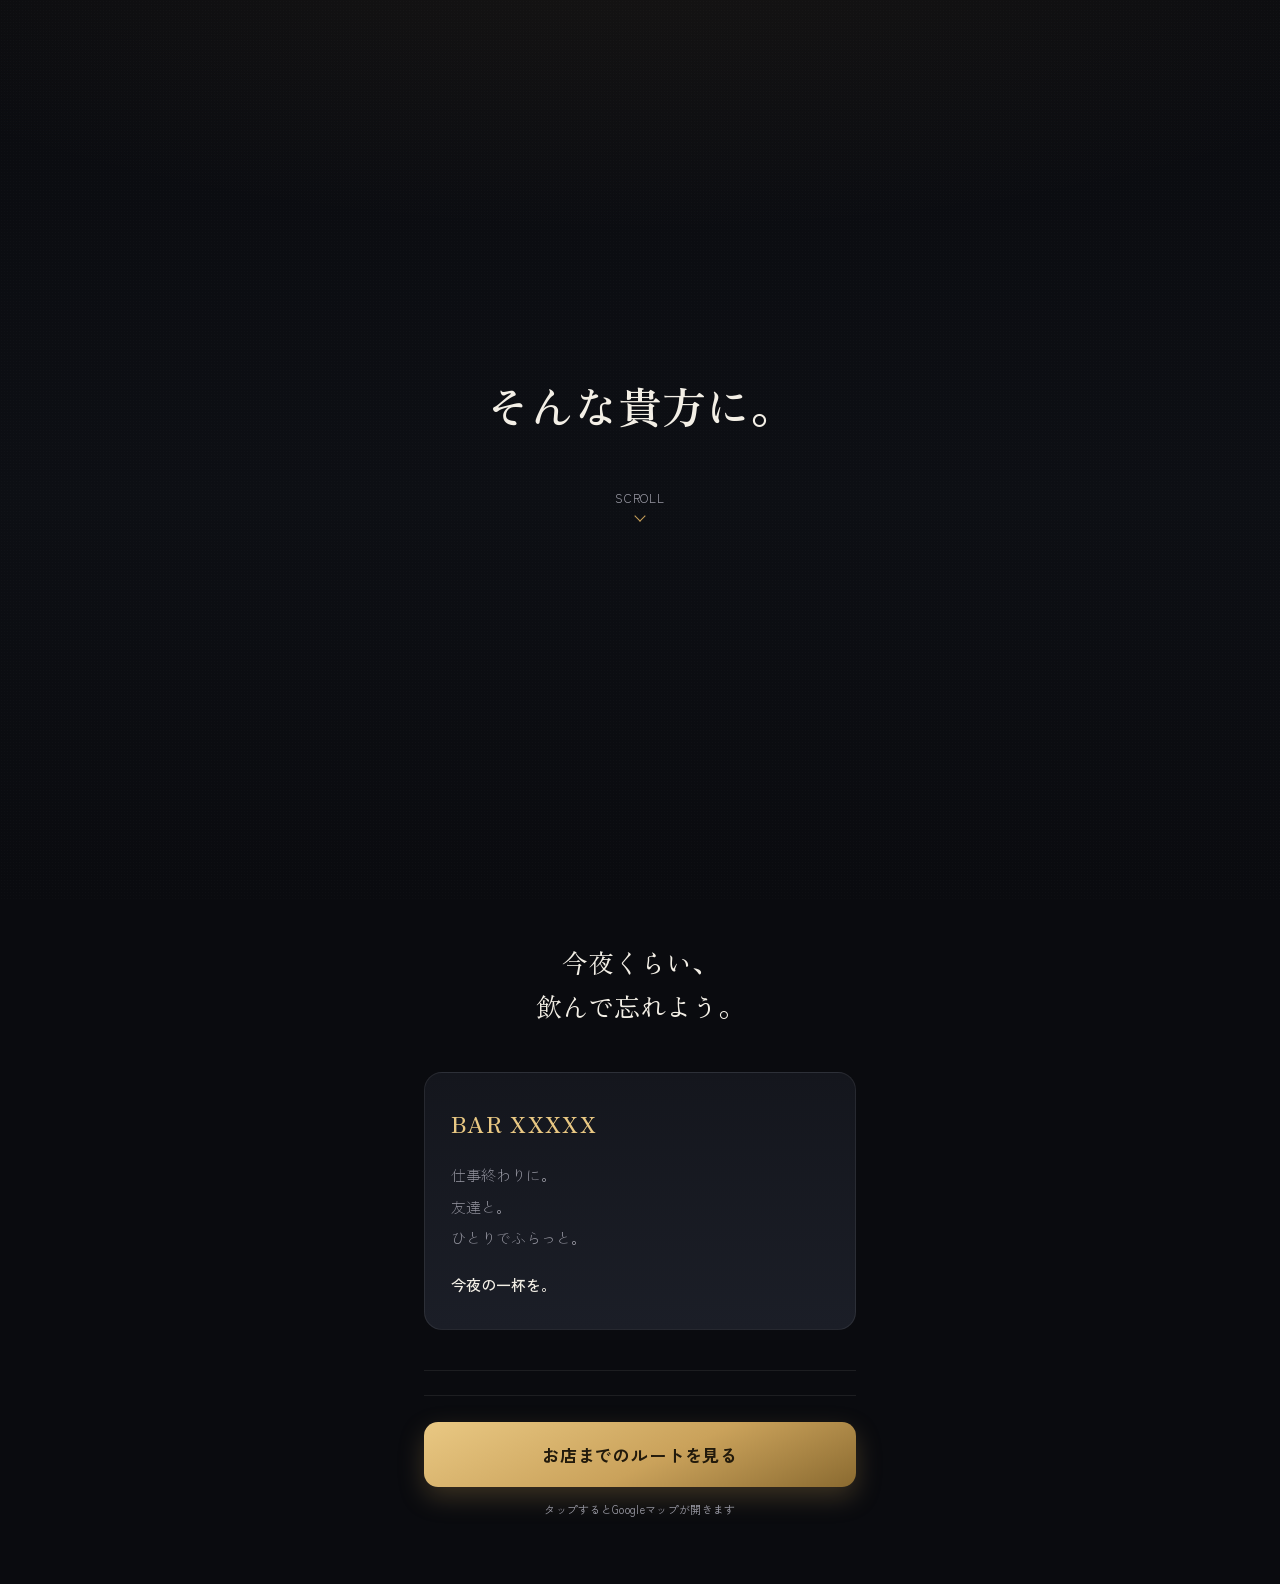
==== answer.html @ 1b00b1c0 "Add files via upload" ====
<!DOCTYPE html>
<html lang="ja">
<head>
<meta charset="UTF-8">
<meta name="viewport" content="width=device-width, initial-scale=1, viewport-fit=cover, maximum-scale=1, user-scalable=no">
<meta name="theme-color" content="#0a0b0f">
<title>今夜の一杯を。</title>
<meta name="description" content="今夜くらい、飲んで忘れよう。">
<link rel="stylesheet" href="style.css">
</head>
<body>

  <div class="night-backdrop" aria-hidden="true"></div>

  <section class="answer-hero">
    <p class="transition-line-static">そんな貴方に。</p>
    <div class="scroll-hint" aria-hidden="true">
      <span>SCROLL</span>
      <span class="chevron"></span>
    </div>
  </section>

  <section class="answer-body">
    <p class="section-copy">今夜くらい、<br>飲んで忘れよう。</p>

    <!-- ============================================================
         店舗紹介エリア
         ------------------------------------------------------------
         店舗名・コピー・住所などはこの中身を書き換えるだけでOK。
         クラス名やid（route-button等）は変更しないでください。
    ============================================================= -->
    <div class="shop-card">
      <!-- ▼店舗名：ここを変更してください -->
      <p class="shop-name">BAR XXXXX</p>

      <p class="shop-lines">
        仕事終わりに。<br>
        友達と。<br>
        ひとりでふらっと。
      </p>

      <p class="shop-tagline">今夜の一杯を。</p>
    </div>

    <!-- 「現在地から徒歩○分」などを将来的に入れるための領域。
         中身は空でも表示上は問題ないよう最小限のスタイルにしてあります。
         例：<p>現在地から徒歩5分</p> のように差し替えてください。 -->
    <p class="walk-time" id="walkTime"><!-- 例: 現在地から徒歩5分 --></p>

    <!-- ============================================================
         GoogleマップへのCTA
         ------------------------------------------------------------
         href内のURLを、実際の店舗のGoogleマップURLに差し替えてください。
         「共有」→「リンクをコピー」で取得したURLをそのまま貼り付けてOKです。
    ============================================================= -->
    <!-- ▼hrefの中身を、実際の店舗のGoogleマップURLに変更してください -->
    <a
      id="routeButton"
      class="route-button"
      href="https://maps.app.goo.gl/XXXXXXXXXXXXXXXX"
      target="_blank"
      rel="noopener noreferrer"
    >お店までのルートを見る</a>

    <p class="route-caption">タップするとGoogleマップが開きます</p>
  </section>

  <script src="script.js"></script>
</body>
</html>
---- style.css ----
/* ============================================================
   BAR 立て看板サイト - style.css
   ------------------------------------------------------------
   デザイントークン（色・フォント）はこのファイル上部の
   :root 変数にまとまっています。
   店舗の雰囲気に合わせて調整する場合はここを編集してください。
   ============================================================ */

@import url('https://fonts.googleapis.com/css2?family=Zen+Old+Mincho:wght@400;600;900&family=Zen+Kaku+Gothic+New:wght@300;400;500;700&display=swap');

:root {
  /* ---- カラートークン ----
     夜の繁華街を思わせる、黒〜チャコールネイビーの背景に
     少しくすんだゴールドをアクセントとして使用。
     ネオンイエローほど派手にせず、高級感を優先。 */
  --color-bg-deep:    #0a0b0f;   /* もっとも暗い背景（ベース） */
  --color-bg-panel:   #14161d;   /* カード・店舗紹介エリアの背景 */
  --color-bg-panel-2: #1b1e27;   /* パネル内のさらに一段明るい面 */
  --color-line:       rgba(255,255,255,0.08);

  --color-text-main:  #f3efe6;   /* 純白ではなく温かみのあるオフホワイト */
  --color-text-sub:   #9a9aa5;   /* 補足文・キャプション用の落ち着いたグレー */

  --color-accent:     #caa25b;   /* くすみゴールド（メインアクセント） */
  --color-accent-lit: #e9c883;   /* ホバー・押下時の明るいゴールド */
  --color-accent-deep:#8a6a30;   /* 影・グラデーション用の暗いゴールド */

  --color-no:         #2a2d36;   /* NOボタンの控えめな色 */
  --color-no-text:    #c7c7d1;

  /* ---- タイポグラフィ ---- */
  --font-display: 'Zen Old Mincho', serif;        /* 見出し・キャッチコピー */
  --font-body:    'Zen Kaku Gothic New', sans-serif; /* 本文・UI */

  /* ---- レイアウト ---- */
  --safe-top:    env(safe-area-inset-top, 0px);
  --safe-bottom: env(safe-area-inset-bottom, 0px);
  --safe-left:   env(safe-area-inset-left, 0px);
  --safe-right:  env(safe-area-inset-right, 0px);
}

* {
  box-sizing: border-box;
}

html, body {
  margin: 0;
  padding: 0;
  height: 100%;
  background: var(--color-bg-deep);
  color: var(--color-text-main);
  font-family: var(--font-body);
  -webkit-font-smoothing: antialiased;
  overscroll-behavior-y: none;
}

body {
  /* iPhoneのアドレスバー等を考慮し、動的ビューポート単位を優先使用 */
  min-height: 100vh;
  min-height: 100svh;
  min-height: 100dvh;
  position: relative;
  overflow-x: hidden;
}

a {
  color: inherit;
  text-decoration: none;
}

button {
  font-family: inherit;
  border: none;
  cursor: pointer;
  -webkit-tap-highlight-color: transparent;
  touch-action: manipulation;
}

/* 背景に微かな縦のグラデーションを重ね、夜の奥行きを演出 */
.night-backdrop {
  position: fixed;
  inset: 0;
  z-index: 0;
  background:
    radial-gradient(ellipse 120% 60% at 50% -10%, rgba(202,162,91,0.07), transparent 60%),
    linear-gradient(180deg, var(--color-bg-deep) 0%, #0d0f14 55%, var(--color-bg-deep) 100%);
  pointer-events: none;
}

/* 粒子のようなうっすらしたノイズ／ネオン感を出す横線 */
.night-backdrop::after {
  content: "";
  position: absolute;
  inset: 0;
  background-image: radial-gradient(rgba(255,255,255,0.035) 1px, transparent 1px);
  background-size: 3px 3px;
  opacity: 0.5;
}

/* ============================================================
   1ページ目 index.html
   ============================================================ */

.hero-screen {
  position: relative;
  z-index: 1;
  min-height: 100vh;
  min-height: 100svh;
  min-height: 100dvh;
  display: flex;
  flex-direction: column;
  align-items: center;
  justify-content: center;
  padding: calc(32px + var(--safe-top)) max(24px, var(--safe-left)) calc(48px + var(--safe-bottom));
  text-align: center;
  /* NOボタンの逃走範囲を計算するための基準コンテナ */
}

.hero-eyebrow {
  font-size: 13px;
  letter-spacing: 0.14em;
  color: var(--color-accent);
  opacity: 0.85;
  margin-bottom: 18px;
  font-weight: 400;
}

.hero-copy {
  font-family: var(--font-display);
  font-weight: 600;
  font-size: clamp(30px, 9.5vw, 46px);
  line-height: 1.45;
  color: var(--color-text-main);
  margin: 0 0 12px;
  text-wrap: balance;
  animation: copy-rise 0.9s cubic-bezier(0.19, 1, 0.22, 1) both;
}

.hero-sub {
  font-size: 14px;
  color: var(--color-text-sub);
  margin: 0 0 56px;
  font-weight: 300;
  letter-spacing: 0.02em;
  animation: copy-rise 0.9s 0.1s cubic-bezier(0.19, 1, 0.22, 1) both;
}

@keyframes copy-rise {
  from { opacity: 0; transform: translateY(10px); }
  to   { opacity: 1; transform: translateY(0); }
}

/* ボタンを配置する舞台。NOボタンはこの範囲内で逃げ回る */
.button-stage {
  position: relative;
  width: 100%;
  max-width: 420px;
  height: min(46vh, 340px);
  min-height: 220px;
}

.btn {
  border-radius: 999px;
  font-family: var(--font-body);
  transition: transform 0.15s ease, box-shadow 0.15s ease, background 0.2s ease;
}

.btn:active {
  transform: scale(0.96);
}

/* --- YESボタン：主役。大きく、押したくなるデザイン --- */
.btn-yes {
  position: absolute;
  left: 50%;
  top: 38%;
  transform: translate(-50%, -50%);
  width: min(78vw, 300px);
  padding: 22px 0;
  font-size: 22px;
  font-weight: 700;
  letter-spacing: 0.08em;
  color: #221a0c;
  background: linear-gradient(155deg, var(--color-accent-lit), var(--color-accent) 55%, var(--color-accent-deep));
  box-shadow:
    0 10px 30px rgba(202,162,91,0.28),
    0 2px 0 rgba(255,255,255,0.25) inset;
  animation: yes-breathe 3.2s ease-in-out infinite;
}

.btn-yes:hover {
  box-shadow:
    0 14px 36px rgba(202,162,91,0.4),
    0 2px 0 rgba(255,255,255,0.3) inset;
}

.btn-yes:active {
  box-shadow:
    0 6px 18px rgba(202,162,91,0.3),
    0 1px 0 rgba(255,255,255,0.2) inset;
}

@keyframes yes-breathe {
  0%, 100% { box-shadow: 0 10px 30px rgba(202,162,91,0.28), 0 2px 0 rgba(255,255,255,0.25) inset; }
  50%      { box-shadow: 0 14px 40px rgba(202,162,91,0.42), 0 2px 0 rgba(255,255,255,0.3) inset; }
}

/* --- NOボタン：脇役。小さめ、逃げる --- */
.btn-no {
  position: absolute;
  left: 50%;
  top: 68%;
  transform: translate(-50%, -50%);
  width: 112px;
  padding: 12px 0;
  font-size: 14px;
  font-weight: 500;
  color: var(--color-no-text);
  background: var(--color-bg-panel-2);
  border: 1px solid var(--color-line);
  /* 逃走時のアニメーション：0.2〜0.35秒程度の軽い動き */
  transition: left 0.28s cubic-bezier(0.34, 1.56, 0.64, 1),
              top 0.28s cubic-bezier(0.34, 1.56, 0.64, 1),
              transform 0.28s cubic-bezier(0.34, 1.56, 0.64, 1),
              background 0.15s ease;
}

.btn-no.is-fleeing {
  background: var(--color-bg-panel);
}

.no-toast {
  position: absolute;
  left: 50%;
  bottom: calc(18px + var(--safe-bottom));
  transform: translate(-50%, 6px);
  font-size: 12px;
  color: var(--color-text-sub);
  background: rgba(20,22,29,0.9);
  border: 1px solid var(--color-line);
  padding: 8px 16px;
  border-radius: 999px;
  opacity: 0;
  pointer-events: none;
  transition: opacity 0.25s ease, transform 0.25s ease;
  white-space: nowrap;
}

.no-toast.is-visible {
  opacity: 1;
  transform: translate(-50%, 0);
}

/* --- YESクリック後の暗転演出 --- */
.transition-veil {
  position: fixed;
  inset: 0;
  z-index: 10;
  background: #000;
  opacity: 0;
  pointer-events: none;
  display: flex;
  align-items: center;
  justify-content: center;
  transition: opacity 0.55s ease;
}

.transition-veil.is-active {
  opacity: 1;
  pointer-events: all;
}

.transition-line {
  font-family: var(--font-display);
  font-size: clamp(24px, 7vw, 34px);
  color: var(--color-accent-lit);
  opacity: 0;
  letter-spacing: 0.04em;
  transform: translateY(6px);
  transition: opacity 0.6s ease 0.25s, transform 0.6s ease 0.25s;
}

.transition-veil.is-active .transition-line {
  opacity: 1;
  transform: translateY(0);
}

/* ============================================================
   2ページ目 answer.html
   ============================================================ */

.answer-hero {
  position: relative;
  z-index: 1;
  min-height: 100vh;
  min-height: 100svh;
  min-height: 100dvh;
  display: flex;
  flex-direction: column;
  align-items: center;
  justify-content: center;
  text-align: center;
  padding: calc(32px + var(--safe-top)) 28px 40px;
  opacity: 0;
  animation: page-in 0.9s ease forwards;
}

@keyframes page-in {
  from { opacity: 0; }
  to   { opacity: 1; }
}

.answer-hero .transition-line-static {
  font-family: var(--font-display);
  font-size: clamp(30px, 9vw, 44px);
  font-weight: 600;
  color: var(--color-text-main);
  margin: 0 0 18px;
}

.scroll-hint {
  margin-top: 34px;
  font-size: 12px;
  color: var(--color-text-sub);
  display: flex;
  flex-direction: column;
  align-items: center;
  gap: 6px;
  letter-spacing: 0.08em;
}

.scroll-hint .chevron {
  width: 8px;
  height: 8px;
  border-right: 1px solid var(--color-accent);
  border-bottom: 1px solid var(--color-accent);
  transform: rotate(45deg);
  animation: chevron-bounce 1.8s ease-in-out infinite;
}

@keyframes chevron-bounce {
  0%, 100% { transform: rotate(45deg) translate(0,0); opacity: 0.5; }
  50%      { transform: rotate(45deg) translate(3px,3px); opacity: 1; }
}

.answer-body {
  position: relative;
  z-index: 1;
  padding: 40px 24px calc(56px + var(--safe-bottom));
  max-width: 480px;
  margin: 0 auto;
}

.section-copy {
  text-align: center;
  font-family: var(--font-display);
  font-size: clamp(20px, 6vw, 26px);
  line-height: 1.7;
  color: var(--color-text-main);
  margin: 0 0 44px;
}

/* --- 店舗紹介エリア ---
     店舗名・キャッチ文はここで管理。HTML側の該当箇所を
     書き換えるだけで差し替え可能。 */
.shop-card {
  background: linear-gradient(180deg, var(--color-bg-panel), var(--color-bg-panel-2));
  border: 1px solid var(--color-line);
  border-radius: 18px;
  padding: 34px 26px;
  margin-bottom: 40px;
}

.shop-name {
  font-family: var(--font-display);
  font-size: 22px;
  font-weight: 600;
  letter-spacing: 0.06em;
  color: var(--color-accent-lit);
  margin: 0 0 20px;
}

.shop-lines {
  font-size: 15px;
  line-height: 2.1;
  color: var(--color-text-sub);
  font-weight: 300;
  margin: 0 0 20px;
}

.shop-tagline {
  font-size: 15px;
  color: var(--color-text-main);
  font-weight: 500;
  margin: 0;
}

/* --- 徒歩○分（将来用のプレースホルダー） --- */
.walk-time {
  text-align: center;
  font-size: 12px;
  color: var(--color-text-sub);
  border-top: 1px solid var(--color-line);
  border-bottom: 1px solid var(--color-line);
  padding: 12px 0;
  margin: 0 0 26px;
  letter-spacing: 0.04em;
}

/* --- CTA：Googleマップへの導線 --- */
.route-button {
  display: block;
  width: 100%;
  padding: 20px 0;
  font-size: 17px;
  font-weight: 700;
  letter-spacing: 0.05em;
  text-align: center;
  color: #221a0c;
  background: linear-gradient(155deg, var(--color-accent-lit), var(--color-accent) 55%, var(--color-accent-deep));
  border-radius: 14px;
  box-shadow: 0 10px 26px rgba(202,162,91,0.25);
  transition: transform 0.15s ease, box-shadow 0.15s ease;
}

.route-button:active {
  transform: scale(0.97);
  box-shadow: 0 6px 16px rgba(202,162,91,0.3);
}

.route-caption {
  text-align: center;
  font-size: 11px;
  color: var(--color-text-sub);
  margin-top: 14px;
  letter-spacing: 0.03em;
}

/* ============================================================
   共通ユーティリティ
   ============================================================ */

.visually-hidden {
  position: absolute;
  width: 1px; height: 1px;
  overflow: hidden;
  clip: rect(0 0 0 0);
  white-space: nowrap;
}

/* キーボード操作時のフォーカス可視化 */
button:focus-visible,
a:focus-visible {
  outline: 2px solid var(--color-accent-lit);
  outline-offset: 3px;
}

/* モーション低減設定を尊重 */
@media (prefers-reduced-motion: reduce) {
  *, *::before, *::after {
    animation-duration: 0.001ms !important;
    animation-iteration-count: 1 !important;
    transition-duration: 0.001ms !important;
  }
}

/* 小さめ端末での余白調整 */
@media (max-height: 640px) {
  .button-stage { height: 42vh; min-height: 190px; }
  .hero-sub { margin-bottom: 34px; }
}
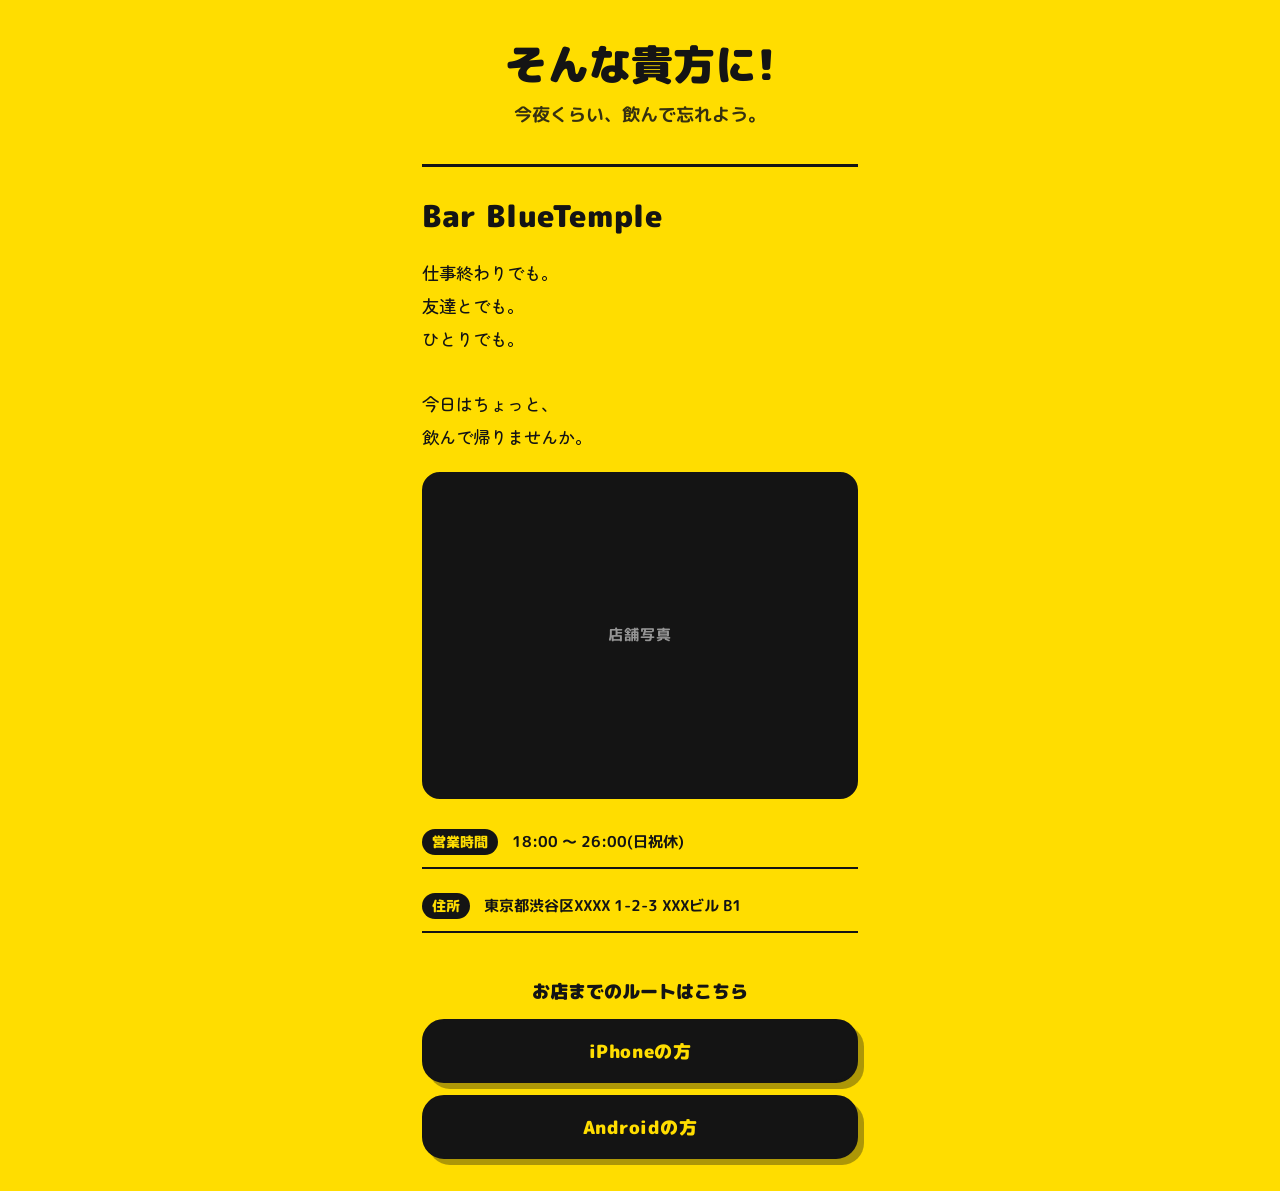
==== commit 59b13b37: "Add files via upload" ====
--- a/answer.html
+++ b/answer.html
@@ -3,68 +3,43 @@
 <head>
 <meta charset="UTF-8">
 <meta name="viewport" content="width=device-width, initial-scale=1, viewport-fit=cover, maximum-scale=1, user-scalable=no">
-<meta name="theme-color" content="#0a0b0f">
-<title>今夜の一杯を。</title>
-<meta name="description" content="今夜くらい、飲んで忘れよう。">
+<link rel="preconnect" href="https://fonts.googleapis.com">
+<link rel="preconnect" href="https://fonts.gstatic.com" crossorigin>
+<link href="https://fonts.googleapis.com/css2?family=M+PLUS+Rounded+1c:wght@700;800;900&family=Zen+Maru+Gothic:wght@500;700&display=swap" rel="stylesheet">
 <link rel="stylesheet" href="style.css">
+<title>そんな貴方に!</title>
 </head>
 <body>
+<main class="page page--answer">
+  <section class="answerHero">
+    <p class="answerHero__lead">そんな貴方に!</p>
+    <p class="answerHero__tagline">今夜くらい、飲んで忘れよう。</p>
+  </section>
+  <section class="shop">
+    <!-- 店舗名: ここを実際の店舗名に変更 -->
+    <h2 class="shop__name">Bar BlueTemple</h2>
+    <p class="shop__copy">仕事終わりでも。<br>友達とでも。<br>ひとりでも。<br><br>今日はちょっと、<br>飲んで帰りませんか。</p>
+    <div class="shop__photo" id="shopPhoto">
+      <!-- <img src="assets/shop-photo.jpg" alt="店内の様子"> -->
+      <span class="shop__photo-placeholder">店舗写真</span>
+    </div>
+    <dl class="shop__info">
+      <div class="shop__info-row"><dt>営業時間</dt><dd>18:00 〜 26:00(日祝休)</dd></div>
+      <div class="shop__info-row"><dt>住所</dt><dd>東京都渋谷区XXXX 1-2-3 XXXビル B1</dd></div>
+    </dl>
+  </section>
+  <section class="routeSection">
+    <p class="routeSection__title">お店までのルートはこちら</p>
 
-  <div class="night-backdrop" aria-hidden="true"></div>
+    <a id="appleMapsButton" class="routeButton"
+       href="https://maps.apple.com/?saddr=%E5%B0%8F%E5%80%89%E9%A7%85%20%E7%A6%8F%E5%B2%A1%E7%9C%8C%E5%8C%97%E4%B9%9D%E5%B7%9E%E5%B8%82&daddr=Bar%20BlueTemple&dirflg=w"
+       target="_blank" rel="noopener noreferrer">iPhoneの方</a>
 
-  <section class="answer-hero">
-    <p class="transition-line-static">そんな貴方に。</p>
-    <div class="scroll-hint" aria-hidden="true">
-      <span>SCROLL</span>
-      <span class="chevron"></span>
-    </div>
+    <a id="googleMapsButton" class="routeButton"
+       href="https://www.google.com/maps/dir/?api=1&origin=%E5%B0%8F%E5%80%89%E9%A7%85%20%E7%A6%8F%E5%B2%A1%E7%9C%8C%E5%8C%97%E4%B9%9D%E5%B7%9E%E5%B8%82&destination=Bar%20BlueTemple&travelmode=walking"
+       target="_blank" rel="noopener noreferrer">Androidの方</a>
   </section>
-
-  <section class="answer-body">
-    <p class="section-copy">今夜くらい、<br>飲んで忘れよう。</p>
-
-    <!-- ============================================================
-         店舗紹介エリア
-         ------------------------------------------------------------
-         店舗名・コピー・住所などはこの中身を書き換えるだけでOK。
-         クラス名やid（route-button等）は変更しないでください。
-    ============================================================= -->
-    <div class="shop-card">
-      <!-- ▼店舗名：ここを変更してください -->
-      <p class="shop-name">BAR XXXXX</p>
-
-      <p class="shop-lines">
-        仕事終わりに。<br>
-        友達と。<br>
-        ひとりでふらっと。
-      </p>
-
-      <p class="shop-tagline">今夜の一杯を。</p>
-    </div>
-
-    <!-- 「現在地から徒歩○分」などを将来的に入れるための領域。
-         中身は空でも表示上は問題ないよう最小限のスタイルにしてあります。
-         例：<p>現在地から徒歩5分</p> のように差し替えてください。 -->
-    <p class="walk-time" id="walkTime"><!-- 例: 現在地から徒歩5分 --></p>
-
-    <!-- ============================================================
-         GoogleマップへのCTA
-         ------------------------------------------------------------
-         href内のURLを、実際の店舗のGoogleマップURLに差し替えてください。
-         「共有」→「リンクをコピー」で取得したURLをそのまま貼り付けてOKです。
-    ============================================================= -->
-    <!-- ▼hrefの中身を、実際の店舗のGoogleマップURLに変更してください -->
-    <a
-      id="routeButton"
-      class="route-button"
-      href="https://maps.app.goo.gl/XXXXXXXXXXXXXXXX"
-      target="_blank"
-      rel="noopener noreferrer"
-    >お店までのルートを見る</a>
-
-    <p class="route-caption">タップするとGoogleマップが開きます</p>
-  </section>
-
-  <script src="script.js"></script>
+</main>
+<script src="script.js"></script>
 </body>
 </html>
--- a/style.css
+++ b/style.css
@@ -1,42 +1,22 @@
-/* ============================================================
-   BAR 立て看板サイト - style.css
-   ------------------------------------------------------------
-   デザイントークン（色・フォント）はこのファイル上部の
-   :root 変数にまとまっています。
-   店舗の雰囲気に合わせて調整する場合はここを編集してください。
-   ============================================================ */
-
-@import url('https://fonts.googleapis.com/css2?family=Zen+Old+Mincho:wght@400;600;900&family=Zen+Kaku+Gothic+New:wght@300;400;500;700&display=swap');
+/* =========================================================
+   BAR 立て看板QR ミニサイト / style.css
+   黄色 × 白 × 黒 / ポップ / シンプル / 少しシュール
+   ========================================================= */
 
 :root {
-  /* ---- カラートークン ----
-     夜の繁華街を思わせる、黒〜チャコールネイビーの背景に
-     少しくすんだゴールドをアクセントとして使用。
-     ネオンイエローほど派手にせず、高級感を優先。 */
-  --color-bg-deep:    #0a0b0f;   /* もっとも暗い背景（ベース） */
-  --color-bg-panel:   #14161d;   /* カード・店舗紹介エリアの背景 */
-  --color-bg-panel-2: #1b1e27;   /* パネル内のさらに一段明るい面 */
-  --color-line:       rgba(255,255,255,0.08);
-
-  --color-text-main:  #f3efe6;   /* 純白ではなく温かみのあるオフホワイト */
-  --color-text-sub:   #9a9aa5;   /* 補足文・キャプション用の落ち着いたグレー */
-
-  --color-accent:     #caa25b;   /* くすみゴールド（メインアクセント） */
-  --color-accent-lit: #e9c883;   /* ホバー・押下時の明るいゴールド */
-  --color-accent-deep:#8a6a30;   /* 影・グラデーション用の暗いゴールド */
-
-  --color-no:         #2a2d36;   /* NOボタンの控えめな色 */
-  --color-no-text:    #c7c7d1;
-
-  /* ---- タイポグラフィ ---- */
-  --font-display: 'Zen Old Mincho', serif;        /* 見出し・キャッチコピー */
-  --font-body:    'Zen Kaku Gothic New', sans-serif; /* 本文・UI */
-
-  /* ---- レイアウト ---- */
-  --safe-top:    env(safe-area-inset-top, 0px);
+  --yellow: #FFDD00;
+  --ink: #141414;
+  --white: #FFFFFF;
+  --shadow-ink: #141414;
+
+  --radius-btn: 22px;
+  --border-w: 3px;
+
+  /* Safe Area (iPhoneノッチ/ホームバー対応) */
+  --safe-top: env(safe-area-inset-top, 0px);
   --safe-bottom: env(safe-area-inset-bottom, 0px);
-  --safe-left:   env(safe-area-inset-left, 0px);
-  --safe-right:  env(safe-area-inset-right, 0px);
+  --safe-left: env(safe-area-inset-left, 0px);
+  --safe-right: env(safe-area-inset-right, 0px);
 }
 
 * {
@@ -46,426 +26,317 @@
 html, body {
   margin: 0;
   padding: 0;
-  height: 100%;
-  background: var(--color-bg-deep);
-  color: var(--color-text-main);
-  font-family: var(--font-body);
+  width: 100%;
+  overflow-x: hidden; /* 横スクロール禁止 */
+  background: var(--yellow);
+  -webkit-tap-highlight-color: transparent;
+  overscroll-behavior-y: none;
+}
+
+body {
+  font-family: "M PLUS Rounded 1c", "Zen Maru Gothic", "Hiragino Sans",
+    "Noto Sans JP", sans-serif;
+  color: var(--ink);
   -webkit-font-smoothing: antialiased;
-  overscroll-behavior-y: none;
-}
-
-body {
-  /* iPhoneのアドレスバー等を考慮し、動的ビューポート単位を優先使用 */
-  min-height: 100vh;
+  text-rendering: optimizeLegibility;
+}
+
+button {
+  font-family: inherit;
+}
+
+/* =========================================================
+   1ページ目: index.html
+   ========================================================= */
+
+.page--yes-no {
+  position: relative;
   min-height: 100svh;
   min-height: 100dvh;
+  min-height: 100vh; /* フォールバック */
+  background: var(--yellow);
+  overflow: hidden; /* NOボタンが逃げてもスクロールを発生させない */
+}
+
+.stage {
   position: relative;
-  overflow-x: hidden;
-}
-
-a {
-  color: inherit;
-  text-decoration: none;
-}
-
-button {
-  font-family: inherit;
+  min-height: 100svh;
+  min-height: 100dvh;
+  min-height: 100vh;
+  display: flex;
+  flex-direction: column;
+  align-items: center;
+  justify-content: center;
+  gap: clamp(28px, 8vh, 56px);
+  padding:
+    calc(var(--safe-top) + 32px)
+    calc(var(--safe-right) + 24px)
+    calc(var(--safe-bottom) + 32px)
+    calc(var(--safe-left) + 24px);
+}
+
+.copy {
+  margin: 0;
+  text-align: center;
+  font-weight: 900;
+  font-size: clamp(2.1rem, 8.6vw, 3.1rem);
+  line-height: 1.35;
+  letter-spacing: 0.01em;
+  color: var(--ink);
+  max-width: 11ch;
+}
+
+.buttonRow {
+  position: relative;
+  display: flex;
+  align-items: center;
+  justify-content: center;
+  gap: clamp(18px, 6vw, 32px);
+  width: 100%;
+}
+
+/* YES / NO 共通ボタンスタイル */
+.choiceBtn {
+  appearance: none;
   border: none;
   cursor: pointer;
-  -webkit-tap-highlight-color: transparent;
+  width: clamp(120px, 32vw, 150px);
+  height: clamp(64px, 16vw, 78px);
+  border-radius: var(--radius-btn);
+  background: var(--white);
+  color: var(--ink);
+  border: var(--border-w) solid var(--ink);
+  box-shadow: 6px 6px 0 var(--shadow-ink);
+  font-weight: 800;
+  font-size: clamp(1.15rem, 4.6vw, 1.4rem);
+  letter-spacing: 0.06em;
+  transition: transform 0.12s ease-out, box-shadow 0.12s ease-out;
   touch-action: manipulation;
-}
-
-/* 背景に微かな縦のグラデーションを重ね、夜の奥行きを演出 */
-.night-backdrop {
+  -webkit-user-select: none;
+  user-select: none;
+}
+
+.choiceBtn:active {
+  transform: translate(3px, 3px);
+  box-shadow: 3px 3px 0 var(--shadow-ink);
+}
+
+/* NOボタンが「逃走モード」に入ったら fixed 配置に切り替える。
+   位置(left/top)は script.js から都度指定する */
+.choiceBtn--no.is-fleeing {
+  position: fixed;
+  left: 0;
+  top: 0;
+  z-index: 5;
+  transition:
+    left 0.24s cubic-bezier(0.19, 1, 0.22, 1),
+    top 0.24s cubic-bezier(0.19, 1, 0.22, 1),
+    transform 0.12s ease-out,
+    box-shadow 0.12s ease-out;
+}
+
+/* YESを押した瞬間の白フェード演出 */
+.transitionOverlay {
   position: fixed;
   inset: 0;
-  z-index: 0;
-  background:
-    radial-gradient(ellipse 120% 60% at 50% -10%, rgba(202,162,91,0.07), transparent 60%),
-    linear-gradient(180deg, var(--color-bg-deep) 0%, #0d0f14 55%, var(--color-bg-deep) 100%);
+  background: var(--white);
+  opacity: 0;
   pointer-events: none;
-}
-
-/* 粒子のようなうっすらしたノイズ／ネオン感を出す横線 */
-.night-backdrop::after {
-  content: "";
-  position: absolute;
-  inset: 0;
-  background-image: radial-gradient(rgba(255,255,255,0.035) 1px, transparent 1px);
-  background-size: 3px 3px;
-  opacity: 0.5;
-}
-
-/* ============================================================
-   1ページ目 index.html
-   ============================================================ */
-
-.hero-screen {
-  position: relative;
-  z-index: 1;
-  min-height: 100vh;
+  display: flex;
+  align-items: center;
+  justify-content: center;
+  transition: opacity 0.38s ease-out;
+  z-index: 20;
+  padding: 0 24px;
+}
+
+.transitionOverlay.is-active {
+  opacity: 1;
+  pointer-events: all;
+}
+
+.transitionText {
+  margin: 0;
+  font-weight: 900;
+  font-size: clamp(1.8rem, 8vw, 2.6rem);
+  color: var(--ink);
+  text-align: center;
+  opacity: 0;
+  transform: translateY(10px) scale(0.96);
+  transition: opacity 0.36s ease-out 0.12s, transform 0.36s ease-out 0.12s;
+}
+
+.transitionOverlay.is-active .transitionText {
+  opacity: 1;
+  transform: translateY(0) scale(1);
+}
+
+@media (prefers-reduced-motion: reduce) {
+  .choiceBtn,
+  .choiceBtn--no.is-fleeing,
+  .transitionOverlay,
+  .transitionText {
+    transition-duration: 0.01ms !important;
+  }
+}
+
+/* =========================================================
+   2ページ目: answer.html
+   ========================================================= */
+
+.page--answer {
   min-height: 100svh;
   min-height: 100dvh;
-  display: flex;
-  flex-direction: column;
-  align-items: center;
-  justify-content: center;
-  padding: calc(32px + var(--safe-top)) max(24px, var(--safe-left)) calc(48px + var(--safe-bottom));
-  text-align: center;
-  /* NOボタンの逃走範囲を計算するための基準コンテナ */
-}
-
-.hero-eyebrow {
-  font-size: 13px;
-  letter-spacing: 0.14em;
-  color: var(--color-accent);
-  opacity: 0.85;
-  margin-bottom: 18px;
-  font-weight: 400;
-}
-
-.hero-copy {
-  font-family: var(--font-display);
-  font-weight: 600;
-  font-size: clamp(30px, 9.5vw, 46px);
-  line-height: 1.45;
-  color: var(--color-text-main);
-  margin: 0 0 12px;
-  text-wrap: balance;
-  animation: copy-rise 0.9s cubic-bezier(0.19, 1, 0.22, 1) both;
-}
-
-.hero-sub {
-  font-size: 14px;
-  color: var(--color-text-sub);
-  margin: 0 0 56px;
-  font-weight: 300;
-  letter-spacing: 0.02em;
-  animation: copy-rise 0.9s 0.1s cubic-bezier(0.19, 1, 0.22, 1) both;
-}
-
-@keyframes copy-rise {
-  from { opacity: 0; transform: translateY(10px); }
-  to   { opacity: 1; transform: translateY(0); }
-}
-
-/* ボタンを配置する舞台。NOボタンはこの範囲内で逃げ回る */
-.button-stage {
-  position: relative;
-  width: 100%;
-  max-width: 420px;
-  height: min(46vh, 340px);
-  min-height: 220px;
-}
-
-.btn {
-  border-radius: 999px;
-  font-family: var(--font-body);
-  transition: transform 0.15s ease, box-shadow 0.15s ease, background 0.2s ease;
-}
-
-.btn:active {
-  transform: scale(0.96);
-}
-
-/* --- YESボタン：主役。大きく、押したくなるデザイン --- */
-.btn-yes {
-  position: absolute;
-  left: 50%;
-  top: 38%;
-  transform: translate(-50%, -50%);
-  width: min(78vw, 300px);
-  padding: 22px 0;
-  font-size: 22px;
-  font-weight: 700;
-  letter-spacing: 0.08em;
-  color: #221a0c;
-  background: linear-gradient(155deg, var(--color-accent-lit), var(--color-accent) 55%, var(--color-accent-deep));
-  box-shadow:
-    0 10px 30px rgba(202,162,91,0.28),
-    0 2px 0 rgba(255,255,255,0.25) inset;
-  animation: yes-breathe 3.2s ease-in-out infinite;
-}
-
-.btn-yes:hover {
-  box-shadow:
-    0 14px 36px rgba(202,162,91,0.4),
-    0 2px 0 rgba(255,255,255,0.3) inset;
-}
-
-.btn-yes:active {
-  box-shadow:
-    0 6px 18px rgba(202,162,91,0.3),
-    0 1px 0 rgba(255,255,255,0.2) inset;
-}
-
-@keyframes yes-breathe {
-  0%, 100% { box-shadow: 0 10px 30px rgba(202,162,91,0.28), 0 2px 0 rgba(255,255,255,0.25) inset; }
-  50%      { box-shadow: 0 14px 40px rgba(202,162,91,0.42), 0 2px 0 rgba(255,255,255,0.3) inset; }
-}
-
-/* --- NOボタン：脇役。小さめ、逃げる --- */
-.btn-no {
-  position: absolute;
-  left: 50%;
-  top: 68%;
-  transform: translate(-50%, -50%);
-  width: 112px;
-  padding: 12px 0;
-  font-size: 14px;
-  font-weight: 500;
-  color: var(--color-no-text);
-  background: var(--color-bg-panel-2);
-  border: 1px solid var(--color-line);
-  /* 逃走時のアニメーション：0.2〜0.35秒程度の軽い動き */
-  transition: left 0.28s cubic-bezier(0.34, 1.56, 0.64, 1),
-              top 0.28s cubic-bezier(0.34, 1.56, 0.64, 1),
-              transform 0.28s cubic-bezier(0.34, 1.56, 0.64, 1),
-              background 0.15s ease;
-}
-
-.btn-no.is-fleeing {
-  background: var(--color-bg-panel);
-}
-
-.no-toast {
-  position: absolute;
-  left: 50%;
-  bottom: calc(18px + var(--safe-bottom));
-  transform: translate(-50%, 6px);
-  font-size: 12px;
-  color: var(--color-text-sub);
-  background: rgba(20,22,29,0.9);
-  border: 1px solid var(--color-line);
-  padding: 8px 16px;
-  border-radius: 999px;
-  opacity: 0;
-  pointer-events: none;
-  transition: opacity 0.25s ease, transform 0.25s ease;
-  white-space: nowrap;
-}
-
-.no-toast.is-visible {
-  opacity: 1;
-  transform: translate(-50%, 0);
-}
-
-/* --- YESクリック後の暗転演出 --- */
-.transition-veil {
-  position: fixed;
-  inset: 0;
-  z-index: 10;
-  background: #000;
-  opacity: 0;
-  pointer-events: none;
-  display: flex;
-  align-items: center;
-  justify-content: center;
-  transition: opacity 0.55s ease;
-}
-
-.transition-veil.is-active {
-  opacity: 1;
-  pointer-events: all;
-}
-
-.transition-line {
-  font-family: var(--font-display);
-  font-size: clamp(24px, 7vw, 34px);
-  color: var(--color-accent-lit);
-  opacity: 0;
-  letter-spacing: 0.04em;
-  transform: translateY(6px);
-  transition: opacity 0.6s ease 0.25s, transform 0.6s ease 0.25s;
-}
-
-.transition-veil.is-active .transition-line {
-  opacity: 1;
-  transform: translateY(0);
-}
-
-/* ============================================================
-   2ページ目 answer.html
-   ============================================================ */
-
-.answer-hero {
-  position: relative;
-  z-index: 1;
   min-height: 100vh;
-  min-height: 100svh;
-  min-height: 100dvh;
-  display: flex;
-  flex-direction: column;
-  align-items: center;
-  justify-content: center;
-  text-align: center;
-  padding: calc(32px + var(--safe-top)) 28px 40px;
-  opacity: 0;
-  animation: page-in 0.9s ease forwards;
-}
-
-@keyframes page-in {
-  from { opacity: 0; }
-  to   { opacity: 1; }
-}
-
-.answer-hero .transition-line-static {
-  font-family: var(--font-display);
-  font-size: clamp(30px, 9vw, 44px);
-  font-weight: 600;
-  color: var(--color-text-main);
-  margin: 0 0 18px;
-}
-
-.scroll-hint {
-  margin-top: 34px;
-  font-size: 12px;
-  color: var(--color-text-sub);
-  display: flex;
-  flex-direction: column;
-  align-items: center;
-  gap: 6px;
-  letter-spacing: 0.08em;
-}
-
-.scroll-hint .chevron {
-  width: 8px;
-  height: 8px;
-  border-right: 1px solid var(--color-accent);
-  border-bottom: 1px solid var(--color-accent);
-  transform: rotate(45deg);
-  animation: chevron-bounce 1.8s ease-in-out infinite;
-}
-
-@keyframes chevron-bounce {
-  0%, 100% { transform: rotate(45deg) translate(0,0); opacity: 0.5; }
-  50%      { transform: rotate(45deg) translate(3px,3px); opacity: 1; }
-}
-
-.answer-body {
-  position: relative;
-  z-index: 1;
-  padding: 40px 24px calc(56px + var(--safe-bottom));
+  background: var(--yellow);
+  padding:
+    calc(var(--safe-top) + 40px)
+    calc(var(--safe-right) + 22px)
+    calc(var(--safe-bottom) + 32px)
+    calc(var(--safe-left) + 22px);
+  display: flex;
+  flex-direction: column;
+  gap: 36px;
   max-width: 480px;
   margin: 0 auto;
 }
 
-.section-copy {
+.answerHero {
   text-align: center;
-  font-family: var(--font-display);
-  font-size: clamp(20px, 6vw, 26px);
-  line-height: 1.7;
-  color: var(--color-text-main);
-  margin: 0 0 44px;
-}
-
-/* --- 店舗紹介エリア ---
-     店舗名・キャッチ文はここで管理。HTML側の該当箇所を
-     書き換えるだけで差し替え可能。 */
-.shop-card {
-  background: linear-gradient(180deg, var(--color-bg-panel), var(--color-bg-panel-2));
-  border: 1px solid var(--color-line);
+}
+
+.answerHero__lead {
+  margin: 0 0 10px;
+  font-weight: 900;
+  font-size: clamp(2rem, 9vw, 2.6rem);
+  line-height: 1.2;
+}
+
+.answerHero__tagline {
+  margin: 0;
+  font-weight: 700;
+  font-size: clamp(1rem, 4.4vw, 1.15rem);
+  color: var(--ink);
+  opacity: 0.85;
+}
+
+.shop {
+  display: flex;
+  flex-direction: column;
+  gap: 18px;
+  padding-top: 8px;
+  border-top: var(--border-w) solid var(--ink);
+}
+
+.shop__name {
+  margin: 18px 0 0;
+  font-size: clamp(1.5rem, 6.6vw, 1.9rem);
+  font-weight: 900;
+  letter-spacing: 0.02em;
+}
+
+.shop__copy {
+  margin: 0;
+  font-family: "Zen Maru Gothic", "Hiragino Sans", "Noto Sans JP", sans-serif;
+  font-weight: 500;
+  font-size: clamp(0.98rem, 4.2vw, 1.08rem);
+  line-height: 1.9;
+  color: var(--ink);
+}
+
+.shop__photo {
+  width: 100%;
+  aspect-ratio: 4 / 3;
   border-radius: 18px;
-  padding: 34px 26px;
-  margin-bottom: 40px;
-}
-
-.shop-name {
-  font-family: var(--font-display);
-  font-size: 22px;
-  font-weight: 600;
-  letter-spacing: 0.06em;
-  color: var(--color-accent-lit);
-  margin: 0 0 20px;
-}
-
-.shop-lines {
-  font-size: 15px;
-  line-height: 2.1;
-  color: var(--color-text-sub);
-  font-weight: 300;
-  margin: 0 0 20px;
-}
-
-.shop-tagline {
-  font-size: 15px;
-  color: var(--color-text-main);
-  font-weight: 500;
-  margin: 0;
-}
-
-/* --- 徒歩○分（将来用のプレースホルダー） --- */
-.walk-time {
+  border: var(--border-w) solid var(--ink);
+  background: var(--ink);
+  overflow: hidden;
+  display: flex;
+  align-items: center;
+  justify-content: center;
+}
+
+.shop__photo img {
+  width: 100%;
+  height: 100%;
+  object-fit: cover;
+  display: block;
+}
+
+.shop__photo-placeholder {
+  color: rgba(255, 255, 255, 0.55);
+  font-weight: 700;
+  font-size: 0.95rem;
+  letter-spacing: 0.08em;
+}
+
+.shop__info {
+  margin: 0;
+  display: flex;
+  flex-direction: column;
+  gap: 12px;
+}
+
+.shop__info-row {
+  display: flex;
+  gap: 14px;
+  padding: 12px 0;
+  border-bottom: 2px solid var(--ink);
+  align-items: baseline;
+}
+
+.shop__info-row dt {
+  flex: 0 0 auto;
+  font-weight: 800;
+  font-size: 0.85rem;
+  background: var(--ink);
+  color: var(--yellow);
+  padding: 3px 10px;
+  border-radius: 999px;
+}
+
+.shop__info-row dd {
+  margin: 0;
+  font-weight: 700;
+  font-size: 0.95rem;
+  line-height: 1.5;
+}
+
+.routeSection {
+  margin-top: auto;
+  padding-top: 8px;
+  display: flex;
+  flex-direction: column;
+  gap: 12px;
+}
+
+.routeSection__title {
+  margin: 0 0 2px;
   text-align: center;
-  font-size: 12px;
-  color: var(--color-text-sub);
-  border-top: 1px solid var(--color-line);
-  border-bottom: 1px solid var(--color-line);
-  padding: 12px 0;
-  margin: 0 0 26px;
-  letter-spacing: 0.04em;
-}
-
-/* --- CTA：Googleマップへの導線 --- */
-.route-button {
-  display: block;
-  width: 100%;
-  padding: 20px 0;
-  font-size: 17px;
-  font-weight: 700;
-  letter-spacing: 0.05em;
-  text-align: center;
-  color: #221a0c;
-  background: linear-gradient(155deg, var(--color-accent-lit), var(--color-accent) 55%, var(--color-accent-deep));
-  border-radius: 14px;
-  box-shadow: 0 10px 26px rgba(202,162,91,0.25);
-  transition: transform 0.15s ease, box-shadow 0.15s ease;
-}
-
-.route-button:active {
-  transform: scale(0.97);
-  box-shadow: 0 6px 16px rgba(202,162,91,0.3);
-}
-
-.route-caption {
-  text-align: center;
-  font-size: 11px;
-  color: var(--color-text-sub);
-  margin-top: 14px;
+  font-weight: 900;
+  font-size: clamp(1rem, 4.4vw, 1.15rem);
+}
+
+.routeButton {
+  display: flex;
+  align-items: center;
+  justify-content: center;
+  width: 100%;
+  min-height: 64px;
+  background: var(--ink);
+  color: var(--yellow);
+  text-decoration: none;
+  font-weight: 900;
+  font-size: clamp(1.02rem, 4.6vw, 1.15rem);
+  border-radius: var(--radius-btn);
+  border: var(--border-w) solid var(--ink);
+  box-shadow: 6px 6px 0 rgba(20, 20, 20, 0.35);
+  transition: transform 0.12s ease-out, box-shadow 0.12s ease-out;
   letter-spacing: 0.03em;
 }
 
-/* ============================================================
-   共通ユーティリティ
-   ============================================================ */
-
-.visually-hidden {
-  position: absolute;
-  width: 1px; height: 1px;
-  overflow: hidden;
-  clip: rect(0 0 0 0);
-  white-space: nowrap;
-}
-
-/* キーボード操作時のフォーカス可視化 */
-button:focus-visible,
-a:focus-visible {
-  outline: 2px solid var(--color-accent-lit);
-  outline-offset: 3px;
-}
-
-/* モーション低減設定を尊重 */
-@media (prefers-reduced-motion: reduce) {
-  *, *::before, *::after {
-    animation-duration: 0.001ms !important;
-    animation-iteration-count: 1 !important;
-    transition-duration: 0.001ms !important;
-  }
-}
-
-/* 小さめ端末での余白調整 */
-@media (max-height: 640px) {
-  .button-stage { height: 42vh; min-height: 190px; }
-  .hero-sub { margin-bottom: 34px; }
-}
+.routeButton:active {
+  transform: translate(3px, 3px);
+  box-shadow: 3px 3px 0 rgba(20, 20, 20, 0.35);
+}
+
